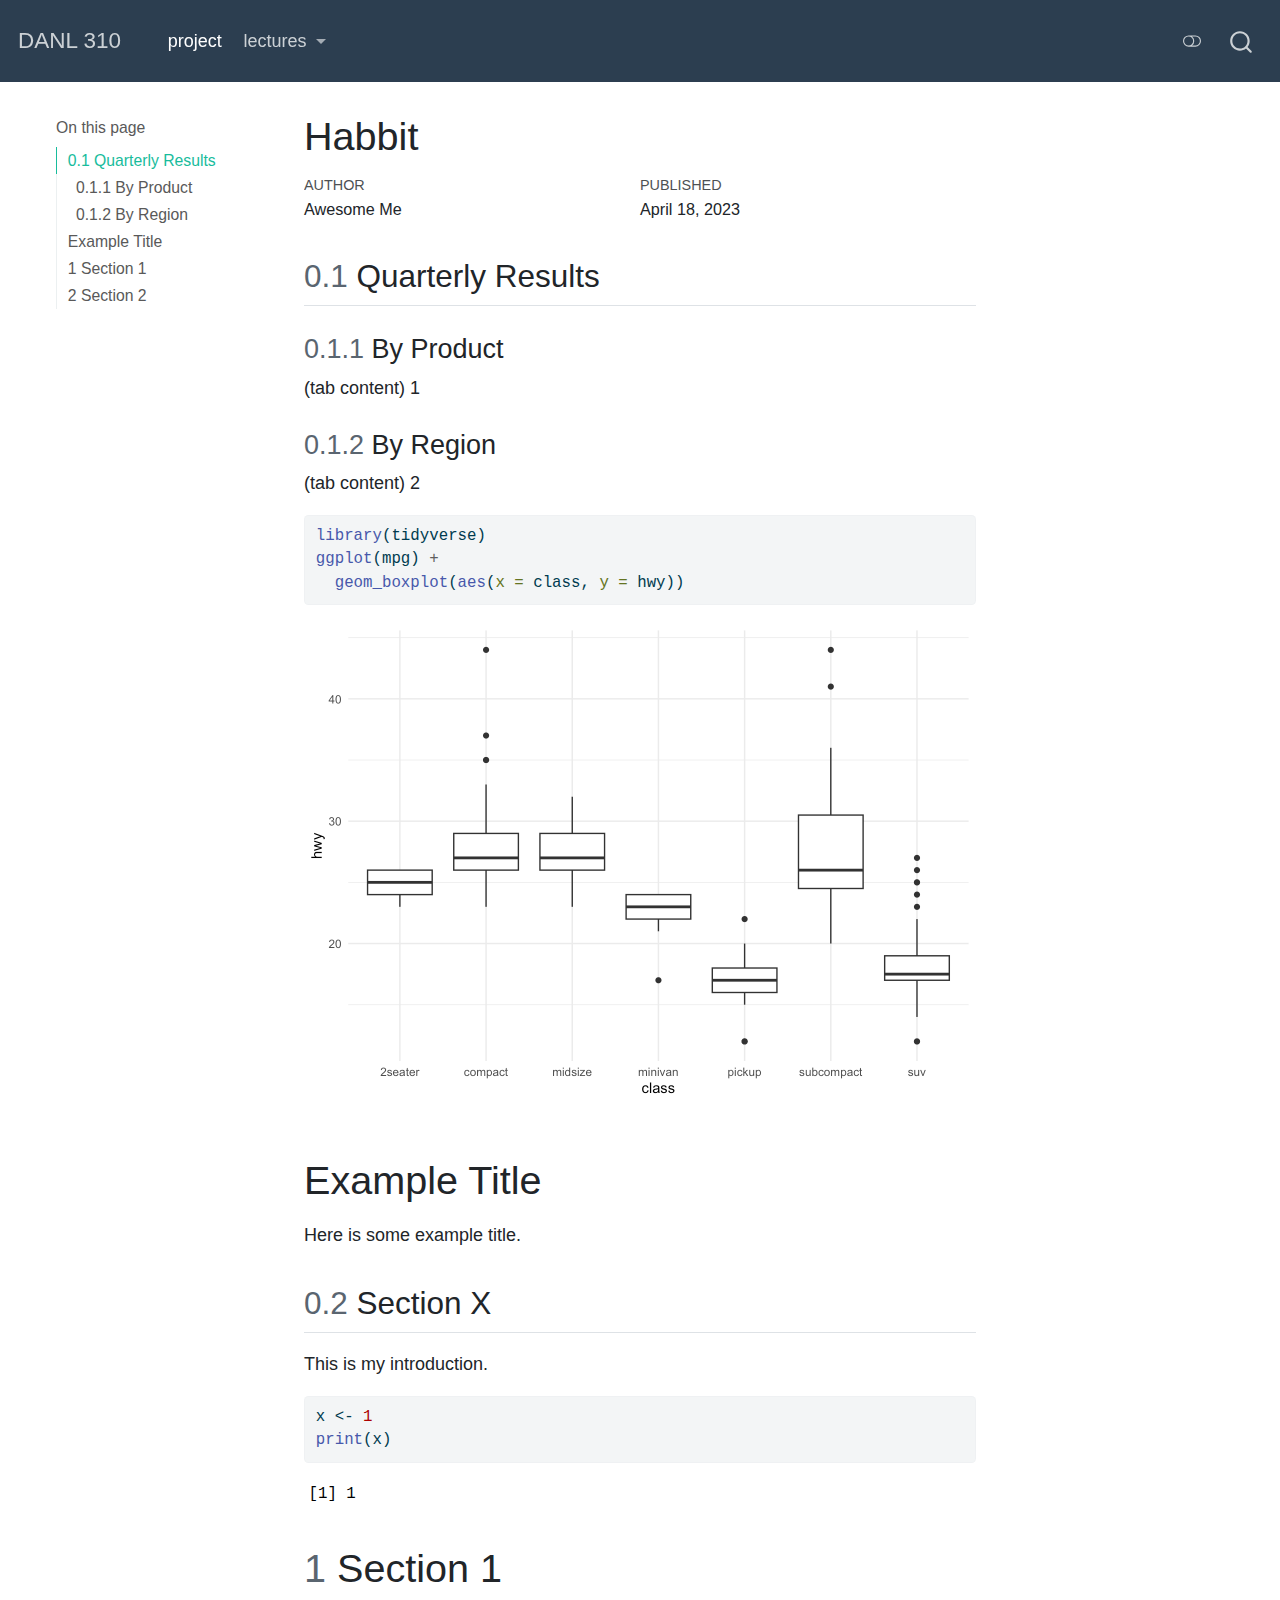
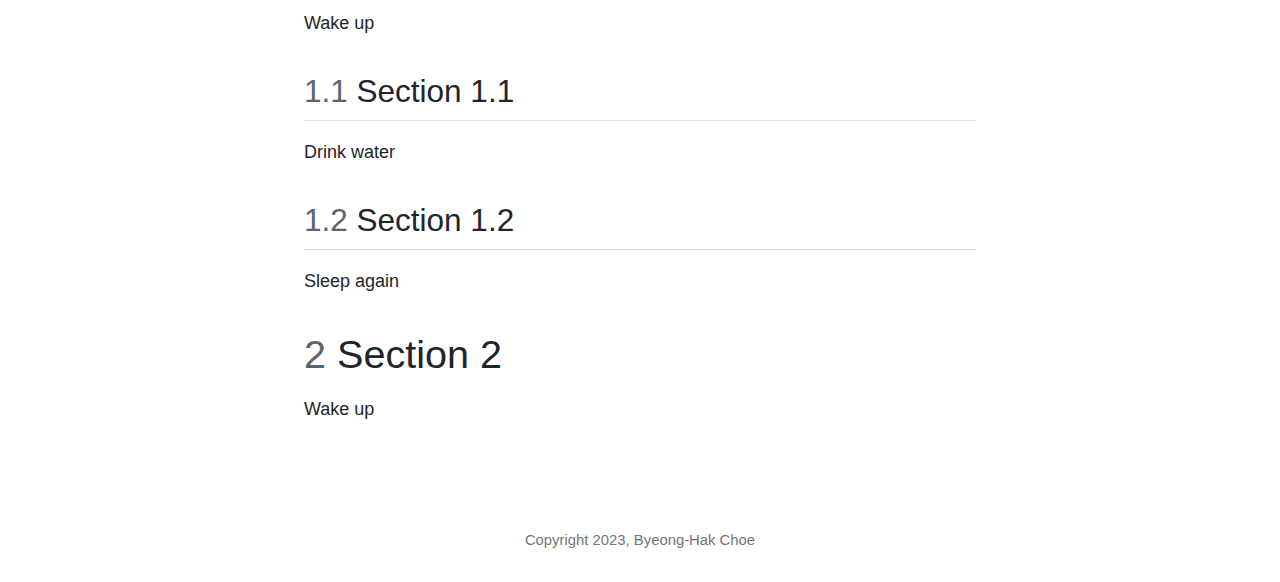
==== basic-example.html @ be37e013 "new site" ====
<!DOCTYPE html>
<html xmlns="http://www.w3.org/1999/xhtml" lang="en" xml:lang="en"><head>

<meta charset="utf-8">
<meta name="generator" content="quarto-1.2.335">

<meta name="viewport" content="width=device-width, initial-scale=1.0, user-scalable=yes">

<meta name="author" content="Awesome Me">
<meta name="dcterms.date" content="2023-04-18">

<title>DANL 310 - Habbit</title>
<style>
code{white-space: pre-wrap;}
span.smallcaps{font-variant: small-caps;}
div.columns{display: flex; gap: min(4vw, 1.5em);}
div.column{flex: auto; overflow-x: auto;}
div.hanging-indent{margin-left: 1.5em; text-indent: -1.5em;}
ul.task-list{list-style: none;}
ul.task-list li input[type="checkbox"] {
  width: 0.8em;
  margin: 0 0.8em 0.2em -1.6em;
  vertical-align: middle;
}
pre > code.sourceCode { white-space: pre; position: relative; }
pre > code.sourceCode > span { display: inline-block; line-height: 1.25; }
pre > code.sourceCode > span:empty { height: 1.2em; }
.sourceCode { overflow: visible; }
code.sourceCode > span { color: inherit; text-decoration: inherit; }
div.sourceCode { margin: 1em 0; }
pre.sourceCode { margin: 0; }
@media screen {
div.sourceCode { overflow: auto; }
}
@media print {
pre > code.sourceCode { white-space: pre-wrap; }
pre > code.sourceCode > span { text-indent: -5em; padding-left: 5em; }
}
pre.numberSource code
  { counter-reset: source-line 0; }
pre.numberSource code > span
  { position: relative; left: -4em; counter-increment: source-line; }
pre.numberSource code > span > a:first-child::before
  { content: counter(source-line);
    position: relative; left: -1em; text-align: right; vertical-align: baseline;
    border: none; display: inline-block;
    -webkit-touch-callout: none; -webkit-user-select: none;
    -khtml-user-select: none; -moz-user-select: none;
    -ms-user-select: none; user-select: none;
    padding: 0 4px; width: 4em;
    color: #aaaaaa;
  }
pre.numberSource { margin-left: 3em; border-left: 1px solid #aaaaaa;  padding-left: 4px; }
div.sourceCode
  {   }
@media screen {
pre > code.sourceCode > span > a:first-child::before { text-decoration: underline; }
}
code span.al { color: #ff0000; font-weight: bold; } /* Alert */
code span.an { color: #60a0b0; font-weight: bold; font-style: italic; } /* Annotation */
code span.at { color: #7d9029; } /* Attribute */
code span.bn { color: #40a070; } /* BaseN */
code span.bu { color: #008000; } /* BuiltIn */
code span.cf { color: #007020; font-weight: bold; } /* ControlFlow */
code span.ch { color: #4070a0; } /* Char */
code span.cn { color: #880000; } /* Constant */
code span.co { color: #60a0b0; font-style: italic; } /* Comment */
code span.cv { color: #60a0b0; font-weight: bold; font-style: italic; } /* CommentVar */
code span.do { color: #ba2121; font-style: italic; } /* Documentation */
code span.dt { color: #902000; } /* DataType */
code span.dv { color: #40a070; } /* DecVal */
code span.er { color: #ff0000; font-weight: bold; } /* Error */
code span.ex { } /* Extension */
code span.fl { color: #40a070; } /* Float */
code span.fu { color: #06287e; } /* Function */
code span.im { color: #008000; font-weight: bold; } /* Import */
code span.in { color: #60a0b0; font-weight: bold; font-style: italic; } /* Information */
code span.kw { color: #007020; font-weight: bold; } /* Keyword */
code span.op { color: #666666; } /* Operator */
code span.ot { color: #007020; } /* Other */
code span.pp { color: #bc7a00; } /* Preprocessor */
code span.sc { color: #4070a0; } /* SpecialChar */
code span.ss { color: #bb6688; } /* SpecialString */
code span.st { color: #4070a0; } /* String */
code span.va { color: #19177c; } /* Variable */
code span.vs { color: #4070a0; } /* VerbatimString */
code span.wa { color: #60a0b0; font-weight: bold; font-style: italic; } /* Warning */
</style>


<script src="site_libs/quarto-nav/quarto-nav.js"></script>
<script src="site_libs/clipboard/clipboard.min.js"></script>
<script src="site_libs/quarto-search/autocomplete.umd.js"></script>
<script src="site_libs/quarto-search/fuse.min.js"></script>
<script src="site_libs/quarto-search/quarto-search.js"></script>
<meta name="quarto:offset" content="./">
<script src="site_libs/quarto-html/quarto.js"></script>
<script src="site_libs/quarto-html/popper.min.js"></script>
<script src="site_libs/quarto-html/tippy.umd.min.js"></script>
<script src="site_libs/quarto-html/anchor.min.js"></script>
<link href="site_libs/quarto-html/tippy.css" rel="stylesheet">
<link href="site_libs/quarto-html/quarto-syntax-highlighting.css" rel="stylesheet" class="quarto-color-scheme" id="quarto-text-highlighting-styles">
<link href="site_libs/quarto-html/quarto-syntax-highlighting-dark.css" rel="prefetch" class="quarto-color-scheme quarto-color-alternate" id="quarto-text-highlighting-styles">
<script src="site_libs/bootstrap/bootstrap.min.js"></script>
<link href="site_libs/bootstrap/bootstrap-icons.css" rel="stylesheet">
<link href="site_libs/bootstrap/bootstrap.min.css" rel="stylesheet" class="quarto-color-scheme" id="quarto-bootstrap" data-mode="light">
<link href="site_libs/bootstrap/bootstrap-dark.min.css" rel="prefetch" class="quarto-color-scheme quarto-color-alternate" id="quarto-bootstrap" data-mode="dark">
<script id="quarto-search-options" type="application/json">{
  "location": "navbar",
  "copy-button": false,
  "collapse-after": 3,
  "panel-placement": "end",
  "type": "overlay",
  "limit": 20,
  "language": {
    "search-no-results-text": "No results",
    "search-matching-documents-text": "matching documents",
    "search-copy-link-title": "Copy link to search",
    "search-hide-matches-text": "Hide additional matches",
    "search-more-match-text": "more match in this document",
    "search-more-matches-text": "more matches in this document",
    "search-clear-button-title": "Clear",
    "search-detached-cancel-button-title": "Cancel",
    "search-submit-button-title": "Submit"
  }
}</script>


<link rel="stylesheet" href="styles.css">
</head>

<body class="floating nav-fixed">

<div id="quarto-search-results"></div>
  <header id="quarto-header" class="headroom fixed-top">
    <nav class="navbar navbar-expand-lg navbar-dark ">
      <div class="navbar-container container-fluid">
      <div class="navbar-brand-container">
    <a class="navbar-brand" href="./index.html">
    <span class="navbar-title">DANL 310</span>
    </a>
  </div>
          <button class="navbar-toggler" type="button" data-bs-toggle="collapse" data-bs-target="#navbarCollapse" aria-controls="navbarCollapse" aria-expanded="false" aria-label="Toggle navigation" onclick="if (window.quartoToggleHeadroom) { window.quartoToggleHeadroom(); }">
  <span class="navbar-toggler-icon"></span>
</button>
          <div class="collapse navbar-collapse" id="navbarCollapse">
            <ul class="navbar-nav navbar-nav-scroll me-auto">
  <li class="nav-item">
    <a class="nav-link active" href="./basic-example.html" aria-current="page">
 <span class="menu-text">project</span></a>
  </li>  
  <li class="nav-item dropdown ">
    <a class="nav-link dropdown-toggle" href="#" id="nav-menu-lectures" role="button" data-bs-toggle="dropdown" aria-expanded="false">
 <span class="menu-text">lectures</span>
    </a>
    <ul class="dropdown-menu" aria-labelledby="nav-menu-lectures">    
        <li>
    <a class="dropdown-item" href="./DANL310_midterm-spring-2023-a.html">
 <span class="dropdown-text">DANL310 midterm</span></a>
  </li>  
    </ul>
  </li>
</ul>
              <div class="quarto-toggle-container">
                  <a href="" class="quarto-color-scheme-toggle nav-link" onclick="window.quartoToggleColorScheme(); return false;" title="Toggle dark mode"><i class="bi"></i></a>
              </div>
              <div id="quarto-search" class="" title="Search"></div>
          </div> <!-- /navcollapse -->
      </div> <!-- /container-fluid -->
    </nav>
</header>
<!-- content -->
<div id="quarto-content" class="quarto-container page-columns page-rows-contents page-layout-article page-navbar">
<!-- sidebar -->
  <nav id="quarto-sidebar" class="sidebar collapse sidebar-navigation floating overflow-auto">
    <nav id="TOC" role="doc-toc" class="toc-active">
    <h2 id="toc-title">On this page</h2>
   
  <ul>
  <li><a href="#quarterly-results" id="toc-quarterly-results" class="nav-link active" data-scroll-target="#quarterly-results"><span class="toc-section-number">0.1</span>  Quarterly Results</a>
  <ul class="collapse">
  <li><a href="#by-product" id="toc-by-product" class="nav-link" data-scroll-target="#by-product"><span class="toc-section-number">0.1.1</span>  By Product</a></li>
  <li><a href="#by-region" id="toc-by-region" class="nav-link" data-scroll-target="#by-region"><span class="toc-section-number">0.1.2</span>  By Region</a></li>
  </ul></li>
  <li><a href="#example-title" id="toc-example-title" class="nav-link" data-scroll-target="#example-title">Example Title</a>
  <ul class="collapse">
  <li><a href="#section-x" id="toc-section-x" class="nav-link" data-scroll-target="#section-x"><span class="toc-section-number">0.2</span>  Section X</a></li>
  </ul></li>
  <li><a href="#section-1" id="toc-section-1" class="nav-link" data-scroll-target="#section-1"><span class="toc-section-number">1</span>  Section 1</a>
  <ul class="collapse">
  <li><a href="#section-1.1" id="toc-section-1.1" class="nav-link" data-scroll-target="#section-1.1"><span class="toc-section-number">1.1</span>  Section 1.1</a></li>
  <li><a href="#section-1.2" id="toc-section-1.2" class="nav-link" data-scroll-target="#section-1.2"><span class="toc-section-number">1.2</span>  Section 1.2</a></li>
  </ul></li>
  <li><a href="#section-2" id="toc-section-2" class="nav-link" data-scroll-target="#section-2"><span class="toc-section-number">2</span>  Section 2</a></li>
  </ul>
</nav>
</nav>
<!-- margin-sidebar -->
    <div id="quarto-margin-sidebar" class="sidebar margin-sidebar">
    </div>
<!-- main -->
<main class="content" id="quarto-document-content">

<header id="title-block-header" class="quarto-title-block default">
<div class="quarto-title">
<h1 class="title">Habbit</h1>
</div>



<div class="quarto-title-meta">

    <div>
    <div class="quarto-title-meta-heading">Author</div>
    <div class="quarto-title-meta-contents">
             <p>Awesome Me </p>
          </div>
  </div>
    
    <div>
    <div class="quarto-title-meta-heading">Published</div>
    <div class="quarto-title-meta-contents">
      <p class="date">April 18, 2023</p>
    </div>
  </div>
  
    
  </div>
  

</header>

<section id="quarterly-results" class="level2 tabset tabset-pills" data-number="0.1">
<h2 class="tabset tabset-pills anchored" data-number="0.1" data-anchor-id="quarterly-results"><span class="header-section-number">0.1</span> Quarterly Results</h2>
<section id="by-product" class="level3" data-number="0.1.1">
<h3 data-number="0.1.1" class="anchored" data-anchor-id="by-product"><span class="header-section-number">0.1.1</span> By Product</h3>
<p>(tab content) 1</p>
</section>
<section id="by-region" class="level3" data-number="0.1.2">
<h3 data-number="0.1.2" class="anchored" data-anchor-id="by-region"><span class="header-section-number">0.1.2</span> By Region</h3>
<p>(tab content) 2</p>
<div class="cell">
<div class="sourceCode cell-code" id="cb1"><pre class="sourceCode r code-with-copy"><code class="sourceCode r"><span id="cb1-1"><a href="#cb1-1" aria-hidden="true" tabindex="-1"></a><span class="fu">library</span>(tidyverse)</span>
<span id="cb1-2"><a href="#cb1-2" aria-hidden="true" tabindex="-1"></a><span class="fu">ggplot</span>(mpg) <span class="sc">+</span></span>
<span id="cb1-3"><a href="#cb1-3" aria-hidden="true" tabindex="-1"></a>  <span class="fu">geom_boxplot</span>(<span class="fu">aes</span>(<span class="at">x =</span> class, <span class="at">y =</span> hwy))</span></code><button title="Copy to Clipboard" class="code-copy-button"><i class="bi"></i></button></pre></div>
<div class="cell-output-display">
<p><img src="basic-example_files/figure-html/unnamed-chunk-1-1.png" class="img-fluid" width="672"></p>
</div>
</div>
</section>
</section>
<section id="example-title" class="level1 unnumbered">
<h1 class="unnumbered">Example Title</h1>
<p>Here is some example title.</p>
<section id="section-x" class="level2" data-number="0.2">
<h2 data-number="0.2" class="anchored" data-anchor-id="section-x"><span class="header-section-number">0.2</span> Section X</h2>
<p>This is my introduction.</p>
<div class="cell">
<div class="sourceCode cell-code" id="cb2"><pre class="sourceCode r code-with-copy"><code class="sourceCode r"><span id="cb2-1"><a href="#cb2-1" aria-hidden="true" tabindex="-1"></a>x <span class="ot">&lt;-</span> <span class="dv">1</span></span>
<span id="cb2-2"><a href="#cb2-2" aria-hidden="true" tabindex="-1"></a><span class="fu">print</span>(x)</span></code><button title="Copy to Clipboard" class="code-copy-button"><i class="bi"></i></button></pre></div>
<div class="cell-output cell-output-stdout">
<pre><code>[1] 1</code></pre>
</div>
</div>
</section>
</section>
<section id="section-1" class="level1" data-number="1">
<h1 data-number="1"><span class="header-section-number">1</span> Section 1</h1>
<p>Wake up</p>
<section id="section-1.1" class="level2" data-number="1.1">
<h2 data-number="1.1" class="anchored" data-anchor-id="section-1.1"><span class="header-section-number">1.1</span> Section 1.1</h2>
<p>Drink water</p>
</section>
<section id="section-1.2" class="level2" data-number="1.2">
<h2 data-number="1.2" class="anchored" data-anchor-id="section-1.2"><span class="header-section-number">1.2</span> Section 1.2</h2>
<p>Sleep again</p>
</section>
</section>
<section id="section-2" class="level1" data-number="2">
<h1 data-number="2"><span class="header-section-number">2</span> Section 2</h1>
<p>Wake up</p>


</section>

</main> <!-- /main -->
<script type="text/javascript" src="links.js"></script>
<script id="quarto-html-after-body" type="application/javascript">
window.document.addEventListener("DOMContentLoaded", function (event) {
  const toggleBodyColorMode = (bsSheetEl) => {
    const mode = bsSheetEl.getAttribute("data-mode");
    const bodyEl = window.document.querySelector("body");
    if (mode === "dark") {
      bodyEl.classList.add("quarto-dark");
      bodyEl.classList.remove("quarto-light");
    } else {
      bodyEl.classList.add("quarto-light");
      bodyEl.classList.remove("quarto-dark");
    }
  }
  const toggleBodyColorPrimary = () => {
    const bsSheetEl = window.document.querySelector("link#quarto-bootstrap");
    if (bsSheetEl) {
      toggleBodyColorMode(bsSheetEl);
    }
  }
  toggleBodyColorPrimary();  
  const disableStylesheet = (stylesheets) => {
    for (let i=0; i < stylesheets.length; i++) {
      const stylesheet = stylesheets[i];
      stylesheet.rel = 'prefetch';
    }
  }
  const enableStylesheet = (stylesheets) => {
    for (let i=0; i < stylesheets.length; i++) {
      const stylesheet = stylesheets[i];
      stylesheet.rel = 'stylesheet';
    }
  }
  const manageTransitions = (selector, allowTransitions) => {
    const els = window.document.querySelectorAll(selector);
    for (let i=0; i < els.length; i++) {
      const el = els[i];
      if (allowTransitions) {
        el.classList.remove('notransition');
      } else {
        el.classList.add('notransition');
      }
    }
  }
  const toggleColorMode = (alternate) => {
    // Switch the stylesheets
    const alternateStylesheets = window.document.querySelectorAll('link.quarto-color-scheme.quarto-color-alternate');
    manageTransitions('#quarto-margin-sidebar .nav-link', false);
    if (alternate) {
      enableStylesheet(alternateStylesheets);
      for (const sheetNode of alternateStylesheets) {
        if (sheetNode.id === "quarto-bootstrap") {
          toggleBodyColorMode(sheetNode);
        }
      }
    } else {
      disableStylesheet(alternateStylesheets);
      toggleBodyColorPrimary();
    }
    manageTransitions('#quarto-margin-sidebar .nav-link', true);
    // Switch the toggles
    const toggles = window.document.querySelectorAll('.quarto-color-scheme-toggle');
    for (let i=0; i < toggles.length; i++) {
      const toggle = toggles[i];
      if (toggle) {
        if (alternate) {
          toggle.classList.add("alternate");     
        } else {
          toggle.classList.remove("alternate");
        }
      }
    }
    // Hack to workaround the fact that safari doesn't
    // properly recolor the scrollbar when toggling (#1455)
    if (navigator.userAgent.indexOf('Safari') > 0 && navigator.userAgent.indexOf('Chrome') == -1) {
      manageTransitions("body", false);
      window.scrollTo(0, 1);
      setTimeout(() => {
        window.scrollTo(0, 0);
        manageTransitions("body", true);
      }, 40);  
    }
  }
  const isFileUrl = () => { 
    return window.location.protocol === 'file:';
  }
  const hasAlternateSentinel = () => {  
    let styleSentinel = getColorSchemeSentinel();
    if (styleSentinel !== null) {
      return styleSentinel === "alternate";
    } else {
      return false;
    }
  }
  const setStyleSentinel = (alternate) => {
    const value = alternate ? "alternate" : "default";
    if (!isFileUrl()) {
      window.localStorage.setItem("quarto-color-scheme", value);
    } else {
      localAlternateSentinel = value;
    }
  }
  const getColorSchemeSentinel = () => {
    if (!isFileUrl()) {
      const storageValue = window.localStorage.getItem("quarto-color-scheme");
      return storageValue != null ? storageValue : localAlternateSentinel;
    } else {
      return localAlternateSentinel;
    }
  }
  let localAlternateSentinel = 'default';
  // Dark / light mode switch
  window.quartoToggleColorScheme = () => {
    // Read the current dark / light value 
    let toAlternate = !hasAlternateSentinel();
    toggleColorMode(toAlternate);
    setStyleSentinel(toAlternate);
  };
  // Ensure there is a toggle, if there isn't float one in the top right
  if (window.document.querySelector('.quarto-color-scheme-toggle') === null) {
    const a = window.document.createElement('a');
    a.classList.add('top-right');
    a.classList.add('quarto-color-scheme-toggle');
    a.href = "";
    a.onclick = function() { try { window.quartoToggleColorScheme(); } catch {} return false; };
    const i = window.document.createElement("i");
    i.classList.add('bi');
    a.appendChild(i);
    window.document.body.appendChild(a);
  }
  // Switch to dark mode if need be
  if (hasAlternateSentinel()) {
    toggleColorMode(true);
  } else {
    toggleColorMode(false);
  }
  const icon = "";
  const anchorJS = new window.AnchorJS();
  anchorJS.options = {
    placement: 'right',
    icon: icon
  };
  anchorJS.add('.anchored');
  const clipboard = new window.ClipboardJS('.code-copy-button', {
    target: function(trigger) {
      return trigger.previousElementSibling;
    }
  });
  clipboard.on('success', function(e) {
    // button target
    const button = e.trigger;
    // don't keep focus
    button.blur();
    // flash "checked"
    button.classList.add('code-copy-button-checked');
    var currentTitle = button.getAttribute("title");
    button.setAttribute("title", "Copied!");
    let tooltip;
    if (window.bootstrap) {
      button.setAttribute("data-bs-toggle", "tooltip");
      button.setAttribute("data-bs-placement", "left");
      button.setAttribute("data-bs-title", "Copied!");
      tooltip = new bootstrap.Tooltip(button, 
        { trigger: "manual", 
          customClass: "code-copy-button-tooltip",
          offset: [0, -8]});
      tooltip.show();    
    }
    setTimeout(function() {
      if (tooltip) {
        tooltip.hide();
        button.removeAttribute("data-bs-title");
        button.removeAttribute("data-bs-toggle");
        button.removeAttribute("data-bs-placement");
      }
      button.setAttribute("title", currentTitle);
      button.classList.remove('code-copy-button-checked');
    }, 1000);
    // clear code selection
    e.clearSelection();
  });
  function tippyHover(el, contentFn) {
    const config = {
      allowHTML: true,
      content: contentFn,
      maxWidth: 500,
      delay: 100,
      arrow: false,
      appendTo: function(el) {
          return el.parentElement;
      },
      interactive: true,
      interactiveBorder: 10,
      theme: 'quarto',
      placement: 'bottom-start'
    };
    window.tippy(el, config); 
  }
  const noterefs = window.document.querySelectorAll('a[role="doc-noteref"]');
  for (var i=0; i<noterefs.length; i++) {
    const ref = noterefs[i];
    tippyHover(ref, function() {
      // use id or data attribute instead here
      let href = ref.getAttribute('data-footnote-href') || ref.getAttribute('href');
      try { href = new URL(href).hash; } catch {}
      const id = href.replace(/^#\/?/, "");
      const note = window.document.getElementById(id);
      return note.innerHTML;
    });
  }
  const findCites = (el) => {
    const parentEl = el.parentElement;
    if (parentEl) {
      const cites = parentEl.dataset.cites;
      if (cites) {
        return {
          el,
          cites: cites.split(' ')
        };
      } else {
        return findCites(el.parentElement)
      }
    } else {
      return undefined;
    }
  };
  var bibliorefs = window.document.querySelectorAll('a[role="doc-biblioref"]');
  for (var i=0; i<bibliorefs.length; i++) {
    const ref = bibliorefs[i];
    const citeInfo = findCites(ref);
    if (citeInfo) {
      tippyHover(citeInfo.el, function() {
        var popup = window.document.createElement('div');
        citeInfo.cites.forEach(function(cite) {
          var citeDiv = window.document.createElement('div');
          citeDiv.classList.add('hanging-indent');
          citeDiv.classList.add('csl-entry');
          var biblioDiv = window.document.getElementById('ref-' + cite);
          if (biblioDiv) {
            citeDiv.innerHTML = biblioDiv.innerHTML;
          }
          popup.appendChild(citeDiv);
        });
        return popup.innerHTML;
      });
    }
  }
});
</script>
</div> <!-- /content -->
<footer class="footer">
  <div class="nav-footer">
      <div class="nav-footer-center">Copyright 2023, Byeong-Hak Choe</div>
  </div>
</footer>



</body></html>
---- site_libs/quarto-html/tippy.css ----
.tippy-box[data-animation=fade][data-state=hidden]{opacity:0}[data-tippy-root]{max-width:calc(100vw - 10px)}.tippy-box{position:relative;background-color:#333;color:#fff;border-radius:4px;font-size:14px;line-height:1.4;white-space:normal;outline:0;transition-property:transform,visibility,opacity}.tippy-box[data-placement^=top]>.tippy-arrow{bottom:0}.tippy-box[data-placement^=top]>.tippy-arrow:before{bottom:-7px;left:0;border-width:8px 8px 0;border-top-color:initial;transform-origin:center top}.tippy-box[data-placement^=bottom]>.tippy-arrow{top:0}.tippy-box[data-placement^=bottom]>.tippy-arrow:before{top:-7px;left:0;border-width:0 8px 8px;border-bottom-color:initial;transform-origin:center bottom}.tippy-box[data-placement^=left]>.tippy-arrow{right:0}.tippy-box[data-placement^=left]>.tippy-arrow:before{border-width:8px 0 8px 8px;border-left-color:initial;right:-7px;transform-origin:center left}.tippy-box[data-placement^=right]>.tippy-arrow{left:0}.tippy-box[data-placement^=right]>.tippy-arrow:before{left:-7px;border-width:8px 8px 8px 0;border-right-color:initial;transform-origin:center right}.tippy-box[data-inertia][data-state=visible]{transition-timing-function:cubic-bezier(.54,1.5,.38,1.11)}.tippy-arrow{width:16px;height:16px;color:#333}.tippy-arrow:before{content:"";position:absolute;border-color:transparent;border-style:solid}.tippy-content{position:relative;padding:5px 9px;z-index:1}
---- site_libs/quarto-html/quarto-syntax-highlighting.css ----
/* quarto syntax highlight colors */
:root {
  --quarto-hl-ot-color: #003B4F;
  --quarto-hl-at-color: #657422;
  --quarto-hl-ss-color: #20794D;
  --quarto-hl-an-color: #5E5E5E;
  --quarto-hl-fu-color: #4758AB;
  --quarto-hl-st-color: #20794D;
  --quarto-hl-cf-color: #003B4F;
  --quarto-hl-op-color: #5E5E5E;
  --quarto-hl-er-color: #AD0000;
  --quarto-hl-bn-color: #AD0000;
  --quarto-hl-al-color: #AD0000;
  --quarto-hl-va-color: #111111;
  --quarto-hl-bu-color: inherit;
  --quarto-hl-ex-color: inherit;
  --quarto-hl-pp-color: #AD0000;
  --quarto-hl-in-color: #5E5E5E;
  --quarto-hl-vs-color: #20794D;
  --quarto-hl-wa-color: #5E5E5E;
  --quarto-hl-do-color: #5E5E5E;
  --quarto-hl-im-color: #00769E;
  --quarto-hl-ch-color: #20794D;
  --quarto-hl-dt-color: #AD0000;
  --quarto-hl-fl-color: #AD0000;
  --quarto-hl-co-color: #5E5E5E;
  --quarto-hl-cv-color: #5E5E5E;
  --quarto-hl-cn-color: #8f5902;
  --quarto-hl-sc-color: #5E5E5E;
  --quarto-hl-dv-color: #AD0000;
  --quarto-hl-kw-color: #003B4F;
}

/* other quarto variables */
:root {
  --quarto-font-monospace: SFMono-Regular, Menlo, Monaco, Consolas, "Liberation Mono", "Courier New", monospace;
}

pre > code.sourceCode > span {
  color: #003B4F;
}

code span {
  color: #003B4F;
}

code.sourceCode > span {
  color: #003B4F;
}

div.sourceCode,
div.sourceCode pre.sourceCode {
  color: #003B4F;
}

code span.ot {
  color: #003B4F;
}

code span.at {
  color: #657422;
}

code span.ss {
  color: #20794D;
}

code span.an {
  color: #5E5E5E;
}

code span.fu {
  color: #4758AB;
}

code span.st {
  color: #20794D;
}

code span.cf {
  color: #003B4F;
}

code span.op {
  color: #5E5E5E;
}

code span.er {
  color: #AD0000;
}

code span.bn {
  color: #AD0000;
}

code span.al {
  color: #AD0000;
}

code span.va {
  color: #111111;
}

code span.pp {
  color: #AD0000;
}

code span.in {
  color: #5E5E5E;
}

code span.vs {
  color: #20794D;
}

code span.wa {
  color: #5E5E5E;
  font-style: italic;
}

code span.do {
  color: #5E5E5E;
  font-style: italic;
}

code span.im {
  color: #00769E;
}

code span.ch {
  color: #20794D;
}

code span.dt {
  color: #AD0000;
}

code span.fl {
  color: #AD0000;
}

code span.co {
  color: #5E5E5E;
}

code span.cv {
  color: #5E5E5E;
  font-style: italic;
}

code span.cn {
  color: #8f5902;
}

code span.sc {
  color: #5E5E5E;
}

code span.dv {
  color: #AD0000;
}

code span.kw {
  color: #003B4F;
}

.prevent-inlining {
  content: "</";
}

/*# sourceMappingURL=debc5d5d77c3f9108843748ff7464032.css.map */
---- site_libs/quarto-html/quarto-syntax-highlighting-dark.css ----
/* quarto syntax highlight colors */
:root {
  --quarto-hl-al-color: #f07178;
  --quarto-hl-an-color: #d4d0ab;
  --quarto-hl-at-color: #00e0e0;
  --quarto-hl-bn-color: #d4d0ab;
  --quarto-hl-bu-color: #abe338;
  --quarto-hl-ch-color: #abe338;
  --quarto-hl-co-color: #f8f8f2;
  --quarto-hl-cv-color: #ffd700;
  --quarto-hl-cn-color: #ffd700;
  --quarto-hl-cf-color: #ffa07a;
  --quarto-hl-dt-color: #ffa07a;
  --quarto-hl-dv-color: #d4d0ab;
  --quarto-hl-do-color: #f8f8f2;
  --quarto-hl-er-color: #f07178;
  --quarto-hl-ex-color: #00e0e0;
  --quarto-hl-fl-color: #d4d0ab;
  --quarto-hl-fu-color: #ffa07a;
  --quarto-hl-im-color: #abe338;
  --quarto-hl-in-color: #d4d0ab;
  --quarto-hl-kw-color: #ffa07a;
  --quarto-hl-op-color: #ffa07a;
  --quarto-hl-ot-color: #00e0e0;
  --quarto-hl-pp-color: #dcc6e0;
  --quarto-hl-re-color: #00e0e0;
  --quarto-hl-sc-color: #abe338;
  --quarto-hl-ss-color: #abe338;
  --quarto-hl-st-color: #abe338;
  --quarto-hl-va-color: #00e0e0;
  --quarto-hl-vs-color: #abe338;
  --quarto-hl-wa-color: #dcc6e0;
}

/* other quarto variables */
:root {
  --quarto-font-monospace: SFMono-Regular, Menlo, Monaco, Consolas, "Liberation Mono", "Courier New", monospace;
}

code span.al {
  font-weight: bold;
  color: #f07178;
}

code span.an {
  color: #d4d0ab;
}

code span.at {
  color: #00e0e0;
}

code span.bn {
  color: #d4d0ab;
}

code span.bu {
  color: #abe338;
}

code span.ch {
  color: #abe338;
}

code span.co {
  font-style: italic;
  color: #f8f8f2;
}

code span.cv {
  color: #ffd700;
}

code span.cn {
  color: #ffd700;
}

code span.cf {
  font-weight: bold;
  color: #ffa07a;
}

code span.dt {
  color: #ffa07a;
}

code span.dv {
  color: #d4d0ab;
}

code span.do {
  color: #f8f8f2;
}

code span.er {
  color: #f07178;
  text-decoration: underline;
}

code span.ex {
  font-weight: bold;
  color: #00e0e0;
}

code span.fl {
  color: #d4d0ab;
}

code span.fu {
  color: #ffa07a;
}

code span.im {
  color: #abe338;
}

code span.in {
  color: #d4d0ab;
}

code span.kw {
  font-weight: bold;
  color: #ffa07a;
}

pre > code.sourceCode > span {
  color: #f8f8f2;
}

code span {
  color: #f8f8f2;
}

code.sourceCode > span {
  color: #f8f8f2;
}

div.sourceCode,
div.sourceCode pre.sourceCode {
  color: #f8f8f2;
}

code span.op {
  color: #ffa07a;
}

code span.ot {
  color: #00e0e0;
}

code span.pp {
  color: #dcc6e0;
}

code span.re {
  color: #00e0e0;
}

code span.sc {
  color: #abe338;
}

code span.ss {
  color: #abe338;
}

code span.st {
  color: #abe338;
}

code span.va {
  color: #00e0e0;
}

code span.vs {
  color: #abe338;
}

code span.wa {
  color: #dcc6e0;
}

.prevent-inlining {
  content: "</";
}

/*# sourceMappingURL=935a306eefa94366c21e1a970dddb765.css.map */
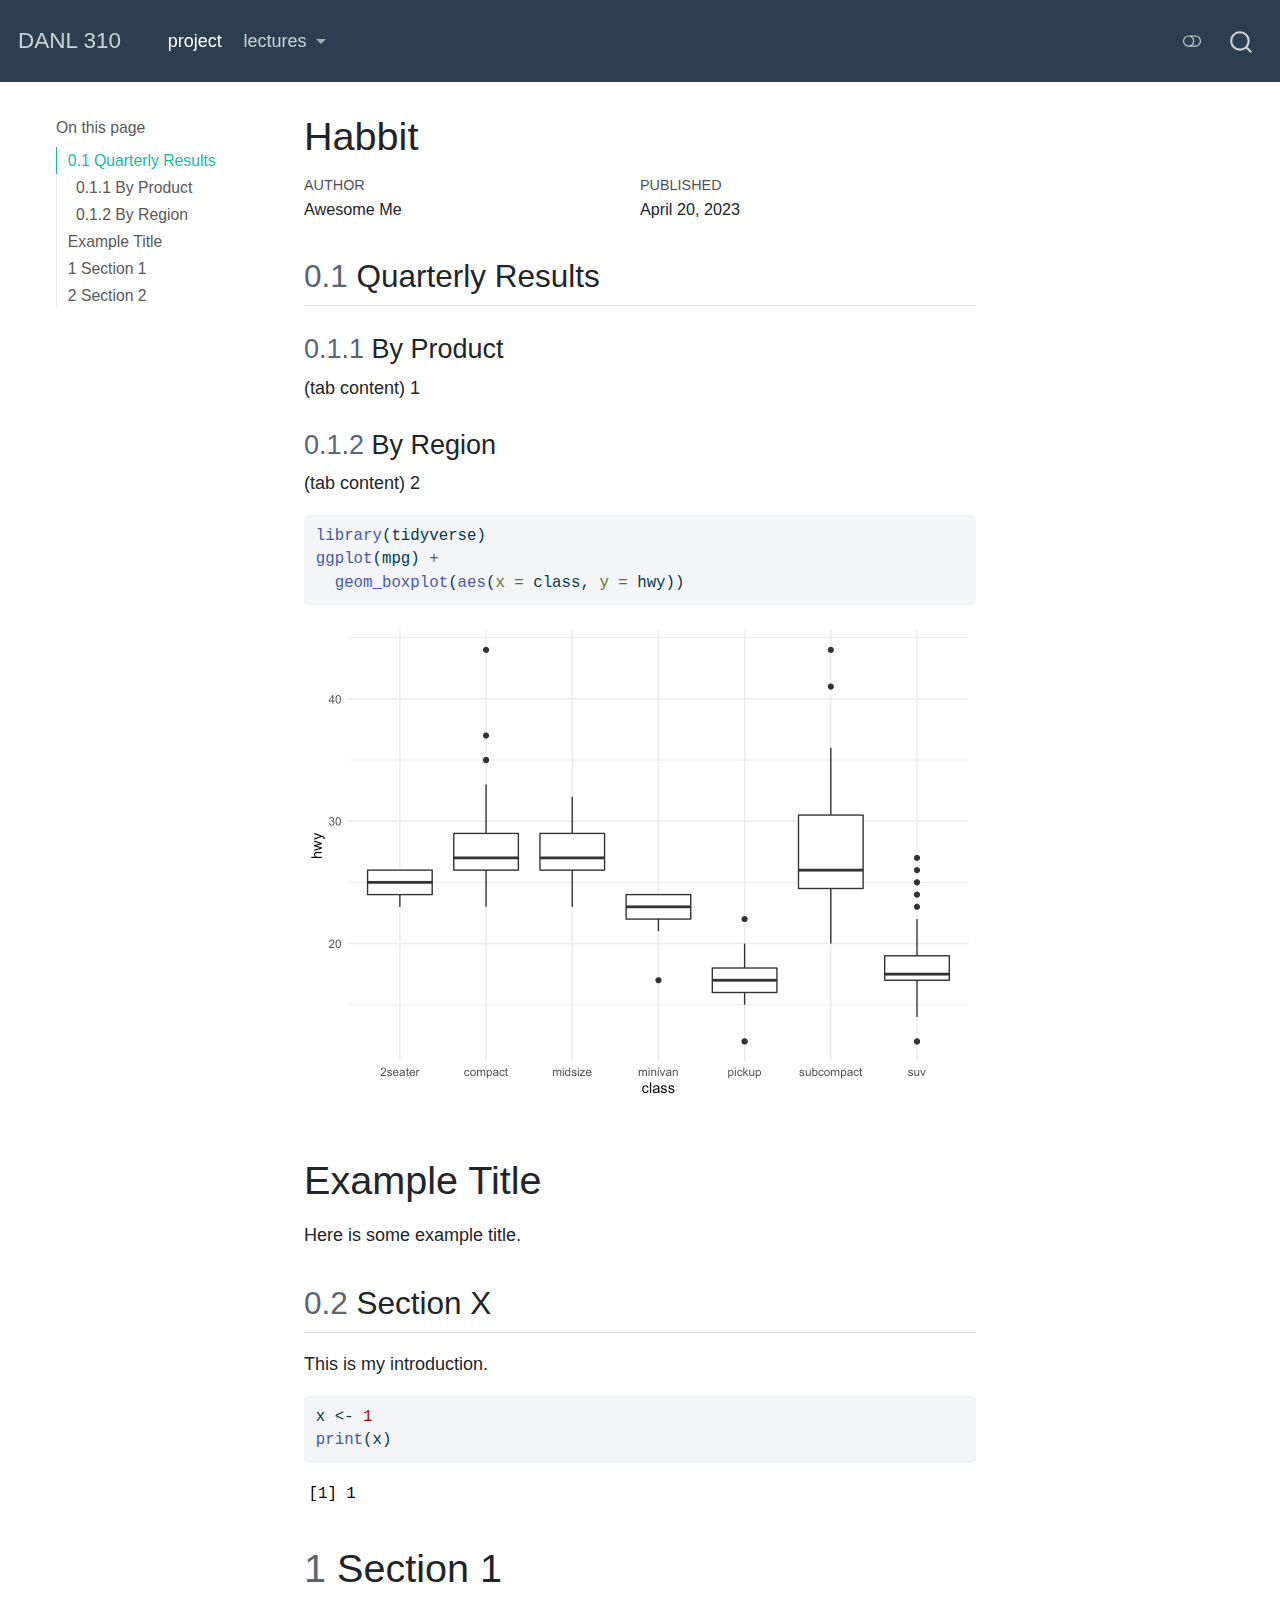
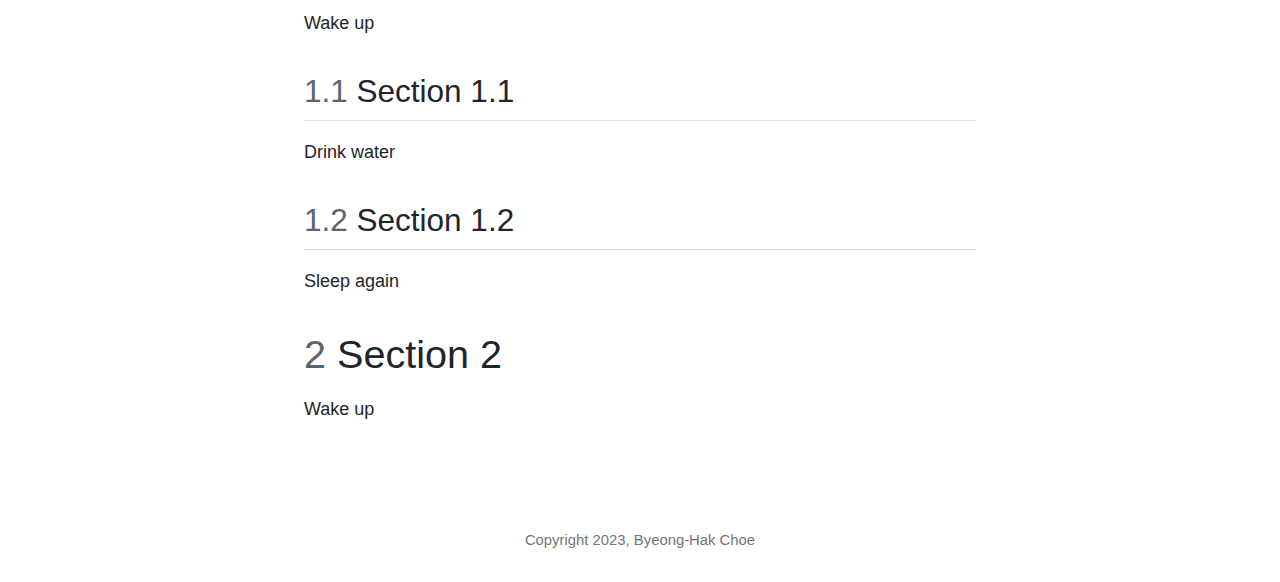
==== commit f351a208: "new" ====
--- a/basic-example.html
+++ b/basic-example.html
@@ -7,7 +7,7 @@
 <meta name="viewport" content="width=device-width, initial-scale=1.0, user-scalable=yes">
 
 <meta name="author" content="Awesome Me">
-<meta name="dcterms.date" content="2023-04-18">
+<meta name="dcterms.date" content="2023-04-20">
 
 <title>DANL 310 - Habbit</title>
 <style>
@@ -220,7 +220,7 @@
     <div>
     <div class="quarto-title-meta-heading">Published</div>
     <div class="quarto-title-meta-contents">
-      <p class="date">April 18, 2023</p>
+      <p class="date">April 20, 2023</p>
     </div>
   </div>
   
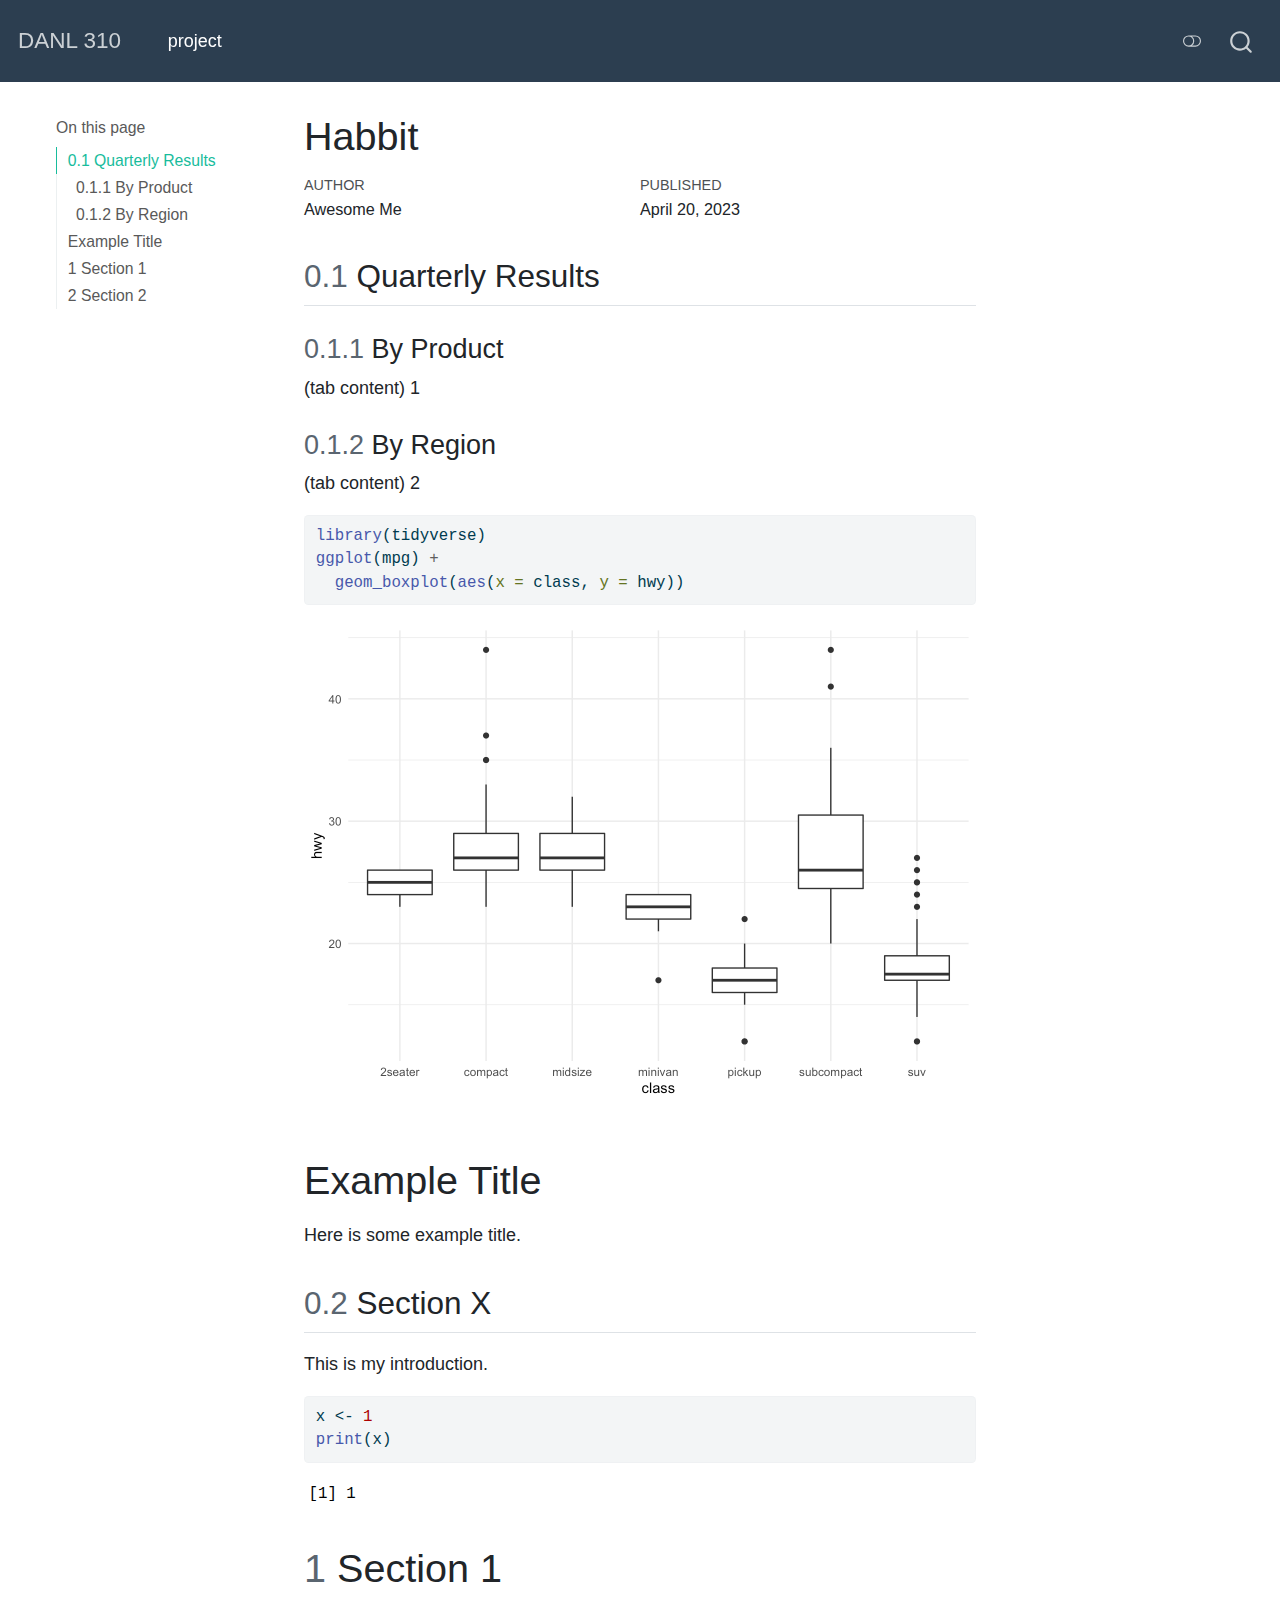
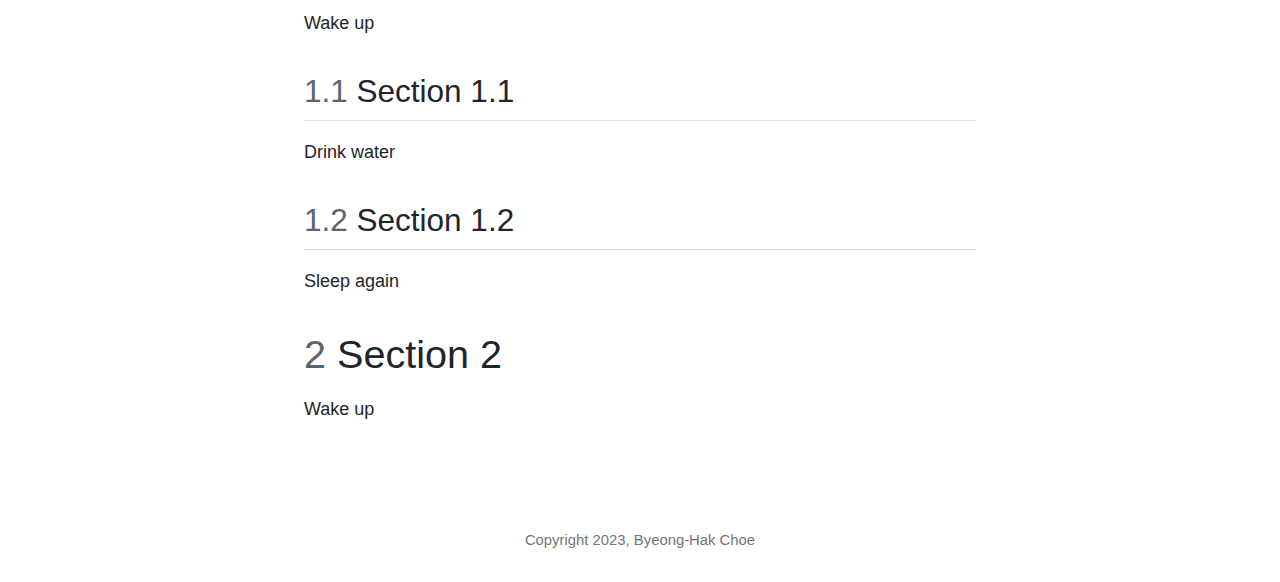
==== commit 895c0eb6: "new" ====
--- a/basic-example.html
+++ b/basic-example.html
@@ -149,17 +149,6 @@
     <a class="nav-link active" href="./basic-example.html" aria-current="page">
  <span class="menu-text">project</span></a>
   </li>  
-  <li class="nav-item dropdown ">
-    <a class="nav-link dropdown-toggle" href="#" id="nav-menu-lectures" role="button" data-bs-toggle="dropdown" aria-expanded="false">
- <span class="menu-text">lectures</span>
-    </a>
-    <ul class="dropdown-menu" aria-labelledby="nav-menu-lectures">    
-        <li>
-    <a class="dropdown-item" href="./DANL310_midterm-spring-2023-a.html">
- <span class="dropdown-text">DANL310 midterm</span></a>
-  </li>  
-    </ul>
-  </li>
 </ul>
               <div class="quarto-toggle-container">
                   <a href="" class="quarto-color-scheme-toggle nav-link" onclick="window.quartoToggleColorScheme(); return false;" title="Toggle dark mode"><i class="bi"></i></a>
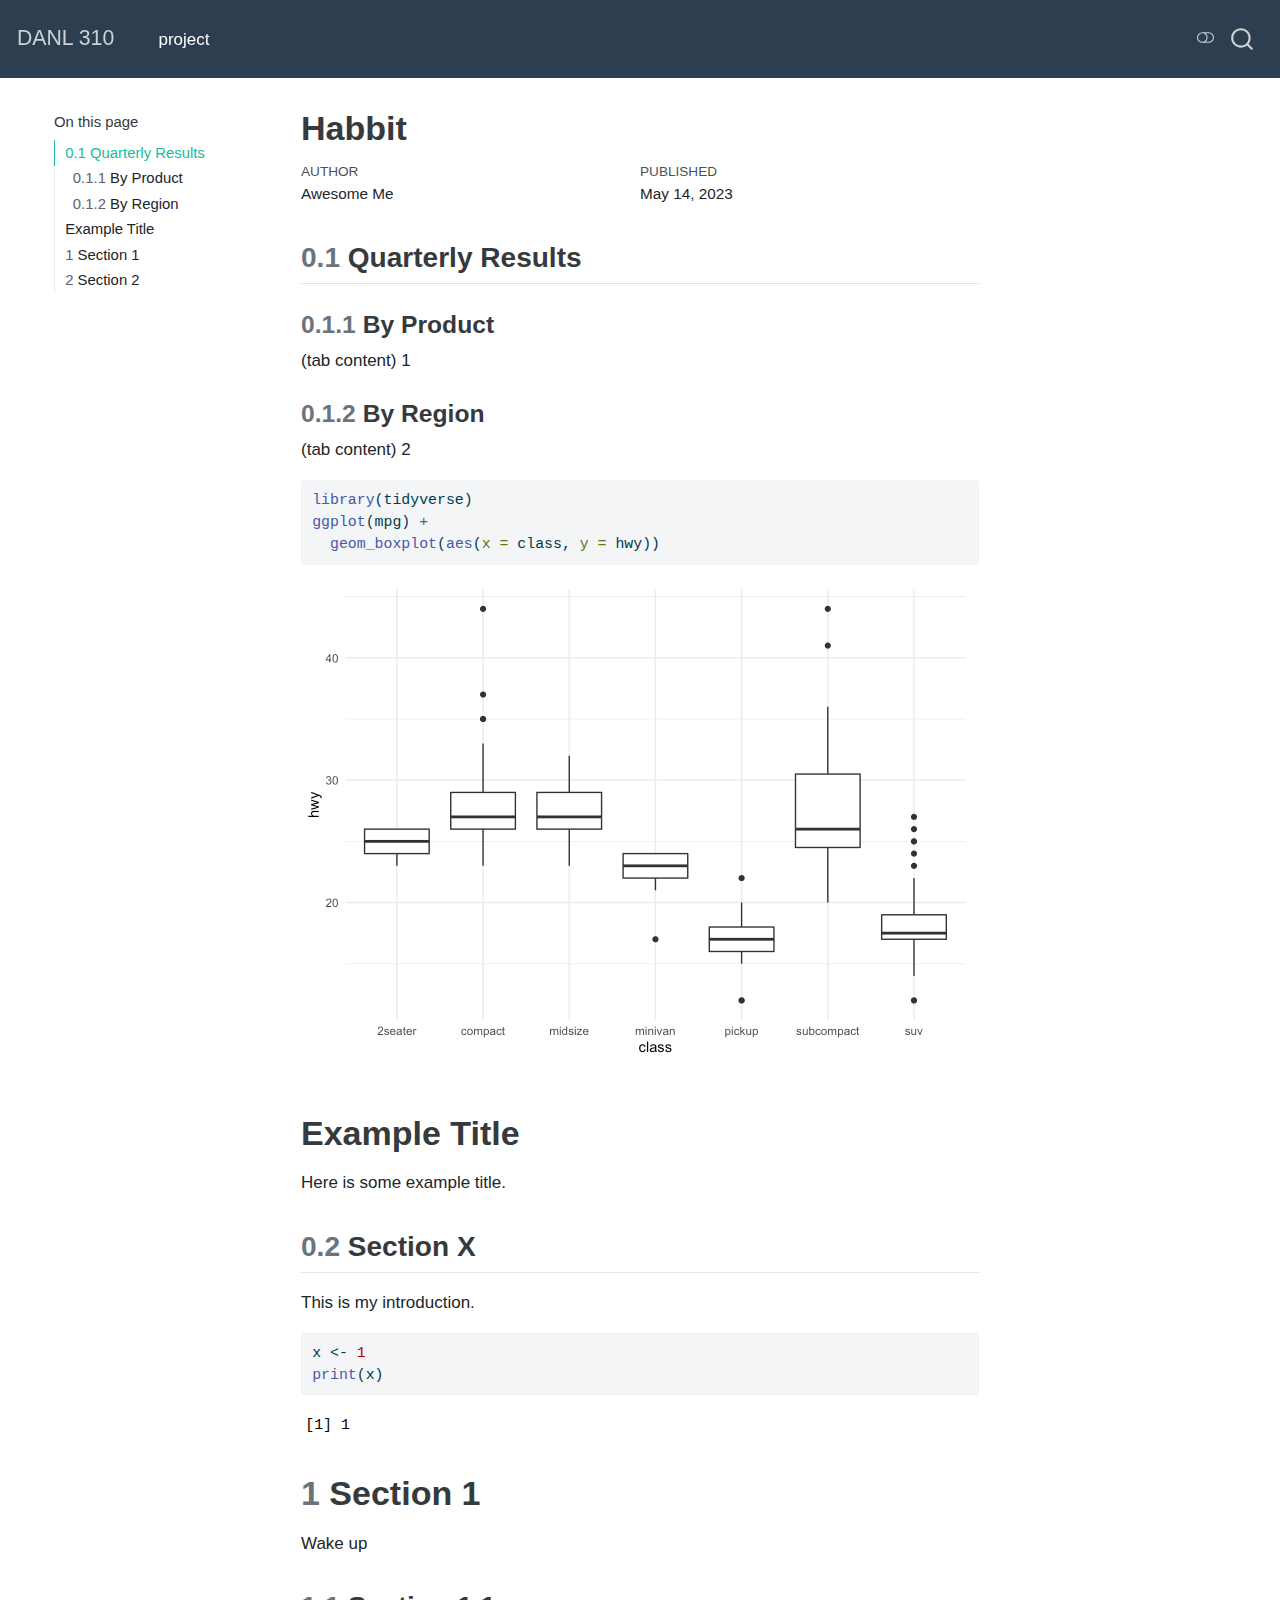
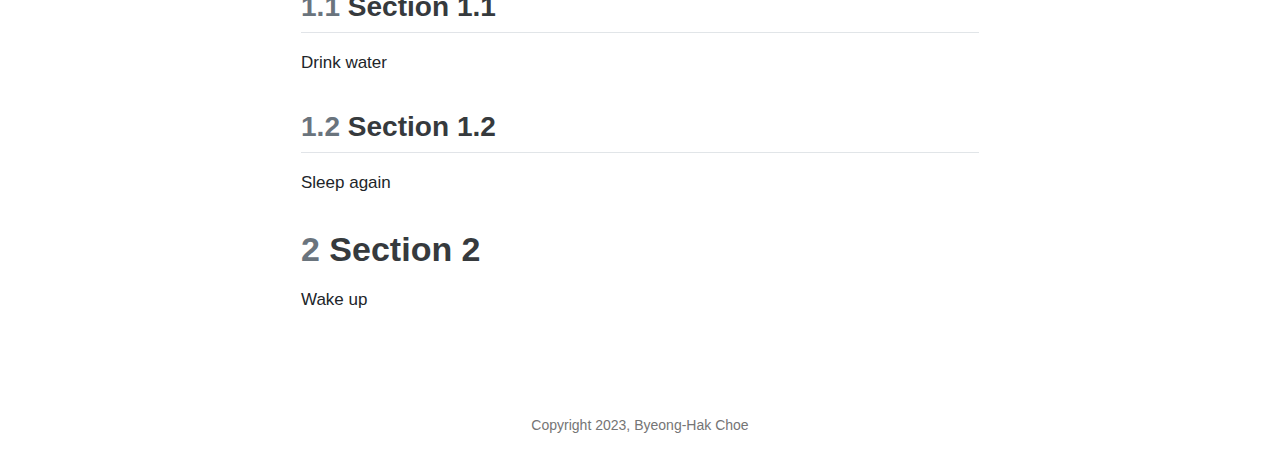
==== commit 45925e33: "update" ====
--- a/basic-example.html
+++ b/basic-example.html
@@ -2,12 +2,12 @@
 <html xmlns="http://www.w3.org/1999/xhtml" lang="en" xml:lang="en"><head>
 
 <meta charset="utf-8">
-<meta name="generator" content="quarto-1.2.335">
+<meta name="generator" content="quarto-1.3.353">
 
 <meta name="viewport" content="width=device-width, initial-scale=1.0, user-scalable=yes">
 
 <meta name="author" content="Awesome Me">
-<meta name="dcterms.date" content="2023-04-20">
+<meta name="dcterms.date" content="2023-05-14">
 
 <title>DANL 310 - Habbit</title>
 <style>
@@ -19,9 +19,10 @@
 ul.task-list{list-style: none;}
 ul.task-list li input[type="checkbox"] {
   width: 0.8em;
-  margin: 0 0.8em 0.2em -1.6em;
+  margin: 0 0.8em 0.2em -1em; /* quarto-specific, see https://github.com/quarto-dev/quarto-cli/issues/4556 */ 
   vertical-align: middle;
 }
+/* CSS for syntax highlighting */
 pre > code.sourceCode { white-space: pre; position: relative; }
 pre > code.sourceCode > span { display: inline-block; line-height: 1.25; }
 pre > code.sourceCode > span:empty { height: 1.2em; }
@@ -48,43 +49,13 @@
     -khtml-user-select: none; -moz-user-select: none;
     -ms-user-select: none; user-select: none;
     padding: 0 4px; width: 4em;
-    color: #aaaaaa;
-  }
-pre.numberSource { margin-left: 3em; border-left: 1px solid #aaaaaa;  padding-left: 4px; }
+  }
+pre.numberSource { margin-left: 3em;  padding-left: 4px; }
 div.sourceCode
   {   }
 @media screen {
 pre > code.sourceCode > span > a:first-child::before { text-decoration: underline; }
 }
-code span.al { color: #ff0000; font-weight: bold; } /* Alert */
-code span.an { color: #60a0b0; font-weight: bold; font-style: italic; } /* Annotation */
-code span.at { color: #7d9029; } /* Attribute */
-code span.bn { color: #40a070; } /* BaseN */
-code span.bu { color: #008000; } /* BuiltIn */
-code span.cf { color: #007020; font-weight: bold; } /* ControlFlow */
-code span.ch { color: #4070a0; } /* Char */
-code span.cn { color: #880000; } /* Constant */
-code span.co { color: #60a0b0; font-style: italic; } /* Comment */
-code span.cv { color: #60a0b0; font-weight: bold; font-style: italic; } /* CommentVar */
-code span.do { color: #ba2121; font-style: italic; } /* Documentation */
-code span.dt { color: #902000; } /* DataType */
-code span.dv { color: #40a070; } /* DecVal */
-code span.er { color: #ff0000; font-weight: bold; } /* Error */
-code span.ex { } /* Extension */
-code span.fl { color: #40a070; } /* Float */
-code span.fu { color: #06287e; } /* Function */
-code span.im { color: #008000; font-weight: bold; } /* Import */
-code span.in { color: #60a0b0; font-weight: bold; font-style: italic; } /* Information */
-code span.kw { color: #007020; font-weight: bold; } /* Keyword */
-code span.op { color: #666666; } /* Operator */
-code span.ot { color: #007020; } /* Other */
-code span.pp { color: #bc7a00; } /* Preprocessor */
-code span.sc { color: #4070a0; } /* SpecialChar */
-code span.ss { color: #bb6688; } /* SpecialString */
-code span.st { color: #4070a0; } /* String */
-code span.va { color: #19177c; } /* Variable */
-code span.vs { color: #4070a0; } /* VerbatimString */
-code span.wa { color: #60a0b0; font-weight: bold; font-style: italic; } /* Warning */
 </style>
 
 
@@ -140,20 +111,20 @@
     <span class="navbar-title">DANL 310</span>
     </a>
   </div>
+            <div id="quarto-search" class="" title="Search"></div>
           <button class="navbar-toggler" type="button" data-bs-toggle="collapse" data-bs-target="#navbarCollapse" aria-controls="navbarCollapse" aria-expanded="false" aria-label="Toggle navigation" onclick="if (window.quartoToggleHeadroom) { window.quartoToggleHeadroom(); }">
   <span class="navbar-toggler-icon"></span>
 </button>
           <div class="collapse navbar-collapse" id="navbarCollapse">
             <ul class="navbar-nav navbar-nav-scroll me-auto">
   <li class="nav-item">
-    <a class="nav-link active" href="./basic-example.html" aria-current="page">
+    <a class="nav-link active" href="./basic-example.html" rel="" target="" aria-current="page">
  <span class="menu-text">project</span></a>
   </li>  
 </ul>
-              <div class="quarto-toggle-container">
-                  <a href="" class="quarto-color-scheme-toggle nav-link" onclick="window.quartoToggleColorScheme(); return false;" title="Toggle dark mode"><i class="bi"></i></a>
-              </div>
-              <div id="quarto-search" class="" title="Search"></div>
+            <div class="quarto-navbar-tools ms-auto">
+  <a href="" class="quarto-color-scheme-toggle quarto-navigation-tool  px-1" onclick="window.quartoToggleColorScheme(); return false;" title="Toggle dark mode"><i class="bi"></i></a>
+</div>
           </div> <!-- /navcollapse -->
       </div> <!-- /container-fluid -->
     </nav>
@@ -161,29 +132,30 @@
 <!-- content -->
 <div id="quarto-content" class="quarto-container page-columns page-rows-contents page-layout-article page-navbar">
 <!-- sidebar -->
-  <nav id="quarto-sidebar" class="sidebar collapse sidebar-navigation floating overflow-auto">
+  <nav id="quarto-sidebar" class="sidebar collapse collapse-horizontal sidebar-navigation floating overflow-auto">
     <nav id="TOC" role="doc-toc" class="toc-active">
     <h2 id="toc-title">On this page</h2>
    
   <ul>
-  <li><a href="#quarterly-results" id="toc-quarterly-results" class="nav-link active" data-scroll-target="#quarterly-results"><span class="toc-section-number">0.1</span>  Quarterly Results</a>
+  <li><a href="#quarterly-results" id="toc-quarterly-results" class="nav-link active" data-scroll-target="#quarterly-results"><span class="header-section-number">0.1</span> Quarterly Results</a>
   <ul class="collapse">
-  <li><a href="#by-product" id="toc-by-product" class="nav-link" data-scroll-target="#by-product"><span class="toc-section-number">0.1.1</span>  By Product</a></li>
-  <li><a href="#by-region" id="toc-by-region" class="nav-link" data-scroll-target="#by-region"><span class="toc-section-number">0.1.2</span>  By Region</a></li>
+  <li><a href="#by-product" id="toc-by-product" class="nav-link" data-scroll-target="#by-product"><span class="header-section-number">0.1.1</span> By Product</a></li>
+  <li><a href="#by-region" id="toc-by-region" class="nav-link" data-scroll-target="#by-region"><span class="header-section-number">0.1.2</span> By Region</a></li>
   </ul></li>
   <li><a href="#example-title" id="toc-example-title" class="nav-link" data-scroll-target="#example-title">Example Title</a>
   <ul class="collapse">
-  <li><a href="#section-x" id="toc-section-x" class="nav-link" data-scroll-target="#section-x"><span class="toc-section-number">0.2</span>  Section X</a></li>
+  <li><a href="#section-x" id="toc-section-x" class="nav-link" data-scroll-target="#section-x"><span class="header-section-number">0.2</span> Section X</a></li>
   </ul></li>
-  <li><a href="#section-1" id="toc-section-1" class="nav-link" data-scroll-target="#section-1"><span class="toc-section-number">1</span>  Section 1</a>
+  <li><a href="#section-1" id="toc-section-1" class="nav-link" data-scroll-target="#section-1"><span class="header-section-number">1</span> Section 1</a>
   <ul class="collapse">
-  <li><a href="#section-1.1" id="toc-section-1.1" class="nav-link" data-scroll-target="#section-1.1"><span class="toc-section-number">1.1</span>  Section 1.1</a></li>
-  <li><a href="#section-1.2" id="toc-section-1.2" class="nav-link" data-scroll-target="#section-1.2"><span class="toc-section-number">1.2</span>  Section 1.2</a></li>
+  <li><a href="#section-1.1" id="toc-section-1.1" class="nav-link" data-scroll-target="#section-1.1"><span class="header-section-number">1.1</span> Section 1.1</a></li>
+  <li><a href="#section-1.2" id="toc-section-1.2" class="nav-link" data-scroll-target="#section-1.2"><span class="header-section-number">1.2</span> Section 1.2</a></li>
   </ul></li>
-  <li><a href="#section-2" id="toc-section-2" class="nav-link" data-scroll-target="#section-2"><span class="toc-section-number">2</span>  Section 2</a></li>
+  <li><a href="#section-2" id="toc-section-2" class="nav-link" data-scroll-target="#section-2"><span class="header-section-number">2</span> Section 2</a></li>
   </ul>
 </nav>
 </nav>
+<div id="quarto-sidebar-glass" data-bs-toggle="collapse" data-bs-target="#quarto-sidebar,#quarto-sidebar-glass"></div>
 <!-- margin-sidebar -->
     <div id="quarto-margin-sidebar" class="sidebar margin-sidebar">
     </div>
@@ -209,7 +181,7 @@
     <div>
     <div class="quarto-title-meta-heading">Published</div>
     <div class="quarto-title-meta-contents">
-      <p class="date">April 20, 2023</p>
+      <p class="date">May 14, 2023</p>
     </div>
   </div>
   
@@ -416,9 +388,23 @@
     icon: icon
   };
   anchorJS.add('.anchored');
+  const isCodeAnnotation = (el) => {
+    for (const clz of el.classList) {
+      if (clz.startsWith('code-annotation-')) {                     
+        return true;
+      }
+    }
+    return false;
+  }
   const clipboard = new window.ClipboardJS('.code-copy-button', {
-    target: function(trigger) {
-      return trigger.previousElementSibling;
+    text: function(trigger) {
+      const codeEl = trigger.previousElementSibling.cloneNode(true);
+      for (const childEl of codeEl.children) {
+        if (isCodeAnnotation(childEl)) {
+          childEl.remove();
+        }
+      }
+      return codeEl.innerText;
     }
   });
   clipboard.on('success', function(e) {
@@ -483,6 +469,92 @@
       return note.innerHTML;
     });
   }
+      let selectedAnnoteEl;
+      const selectorForAnnotation = ( cell, annotation) => {
+        let cellAttr = 'data-code-cell="' + cell + '"';
+        let lineAttr = 'data-code-annotation="' +  annotation + '"';
+        const selector = 'span[' + cellAttr + '][' + lineAttr + ']';
+        return selector;
+      }
+      const selectCodeLines = (annoteEl) => {
+        const doc = window.document;
+        const targetCell = annoteEl.getAttribute("data-target-cell");
+        const targetAnnotation = annoteEl.getAttribute("data-target-annotation");
+        const annoteSpan = window.document.querySelector(selectorForAnnotation(targetCell, targetAnnotation));
+        const lines = annoteSpan.getAttribute("data-code-lines").split(",");
+        const lineIds = lines.map((line) => {
+          return targetCell + "-" + line;
+        })
+        let top = null;
+        let height = null;
+        let parent = null;
+        if (lineIds.length > 0) {
+            //compute the position of the single el (top and bottom and make a div)
+            const el = window.document.getElementById(lineIds[0]);
+            top = el.offsetTop;
+            height = el.offsetHeight;
+            parent = el.parentElement.parentElement;
+          if (lineIds.length > 1) {
+            const lastEl = window.document.getElementById(lineIds[lineIds.length - 1]);
+            const bottom = lastEl.offsetTop + lastEl.offsetHeight;
+            height = bottom - top;
+          }
+          if (top !== null && height !== null && parent !== null) {
+            // cook up a div (if necessary) and position it 
+            let div = window.document.getElementById("code-annotation-line-highlight");
+            if (div === null) {
+              div = window.document.createElement("div");
+              div.setAttribute("id", "code-annotation-line-highlight");
+              div.style.position = 'absolute';
+              parent.appendChild(div);
+            }
+            div.style.top = top - 2 + "px";
+            div.style.height = height + 4 + "px";
+            let gutterDiv = window.document.getElementById("code-annotation-line-highlight-gutter");
+            if (gutterDiv === null) {
+              gutterDiv = window.document.createElement("div");
+              gutterDiv.setAttribute("id", "code-annotation-line-highlight-gutter");
+              gutterDiv.style.position = 'absolute';
+              const codeCell = window.document.getElementById(targetCell);
+              const gutter = codeCell.querySelector('.code-annotation-gutter');
+              gutter.appendChild(gutterDiv);
+            }
+            gutterDiv.style.top = top - 2 + "px";
+            gutterDiv.style.height = height + 4 + "px";
+          }
+          selectedAnnoteEl = annoteEl;
+        }
+      };
+      const unselectCodeLines = () => {
+        const elementsIds = ["code-annotation-line-highlight", "code-annotation-line-highlight-gutter"];
+        elementsIds.forEach((elId) => {
+          const div = window.document.getElementById(elId);
+          if (div) {
+            div.remove();
+          }
+        });
+        selectedAnnoteEl = undefined;
+      };
+      // Attach click handler to the DT
+      const annoteDls = window.document.querySelectorAll('dt[data-target-cell]');
+      for (const annoteDlNode of annoteDls) {
+        annoteDlNode.addEventListener('click', (event) => {
+          const clickedEl = event.target;
+          if (clickedEl !== selectedAnnoteEl) {
+            unselectCodeLines();
+            const activeEl = window.document.querySelector('dt[data-target-cell].code-annotation-active');
+            if (activeEl) {
+              activeEl.classList.remove('code-annotation-active');
+            }
+            selectCodeLines(clickedEl);
+            clickedEl.classList.add('code-annotation-active');
+          } else {
+            // Unselect the line
+            unselectCodeLines();
+            clickedEl.classList.remove('code-annotation-active');
+          }
+        });
+      }
   const findCites = (el) => {
     const parentEl = el.parentElement;
     if (parentEl) {
@@ -525,7 +597,13 @@
 </div> <!-- /content -->
 <footer class="footer">
   <div class="nav-footer">
-      <div class="nav-footer-center">Copyright 2023, Byeong-Hak Choe</div>
+    <div class="nav-footer-left">
+      &nbsp;
+    </div>   
+    <div class="nav-footer-center">Copyright 2023, Byeong-Hak Choe</div>
+    <div class="nav-footer-right">
+      &nbsp;
+    </div>
   </div>
 </footer>
 
--- a/site_libs/quarto-html/quarto-syntax-highlighting.css
+++ b/site_libs/quarto-html/quarto-syntax-highlighting.css
@@ -55,62 +55,85 @@
 
 code span.ot {
   color: #003B4F;
+  font-style: inherit;
 }
 
 code span.at {
   color: #657422;
+  font-style: inherit;
 }
 
 code span.ss {
   color: #20794D;
+  font-style: inherit;
 }
 
 code span.an {
   color: #5E5E5E;
+  font-style: inherit;
 }
 
 code span.fu {
   color: #4758AB;
+  font-style: inherit;
 }
 
 code span.st {
   color: #20794D;
+  font-style: inherit;
 }
 
 code span.cf {
   color: #003B4F;
+  font-style: inherit;
 }
 
 code span.op {
   color: #5E5E5E;
+  font-style: inherit;
 }
 
 code span.er {
   color: #AD0000;
+  font-style: inherit;
 }
 
 code span.bn {
   color: #AD0000;
+  font-style: inherit;
 }
 
 code span.al {
   color: #AD0000;
+  font-style: inherit;
 }
 
 code span.va {
   color: #111111;
+  font-style: inherit;
+}
+
+code span.bu {
+  font-style: inherit;
+}
+
+code span.ex {
+  font-style: inherit;
 }
 
 code span.pp {
   color: #AD0000;
+  font-style: inherit;
 }
 
 code span.in {
   color: #5E5E5E;
+  font-style: inherit;
 }
 
 code span.vs {
   color: #20794D;
+  font-style: inherit;
 }
 
 code span.wa {
@@ -125,22 +148,27 @@
 
 code span.im {
   color: #00769E;
+  font-style: inherit;
 }
 
 code span.ch {
   color: #20794D;
+  font-style: inherit;
 }
 
 code span.dt {
   color: #AD0000;
+  font-style: inherit;
 }
 
 code span.fl {
   color: #AD0000;
+  font-style: inherit;
 }
 
 code span.co {
   color: #5E5E5E;
+  font-style: inherit;
 }
 
 code span.cv {
@@ -150,18 +178,22 @@
 
 code span.cn {
   color: #8f5902;
+  font-style: inherit;
 }
 
 code span.sc {
   color: #5E5E5E;
+  font-style: inherit;
 }
 
 code span.dv {
   color: #AD0000;
+  font-style: inherit;
 }
 
 code span.kw {
   color: #003B4F;
+  font-style: inherit;
 }
 
 .prevent-inlining {
--- a/site_libs/quarto-html/quarto-syntax-highlighting-dark.css
+++ b/site_libs/quarto-html/quarto-syntax-highlighting-dark.css
@@ -38,6 +38,7 @@
 }
 
 code span.al {
+  background-color: #2a0f15;
   font-weight: bold;
   color: #f07178;
 }
@@ -153,6 +154,7 @@
 }
 
 code span.re {
+  background-color: #f8f8f2;
   color: #00e0e0;
 }
 
